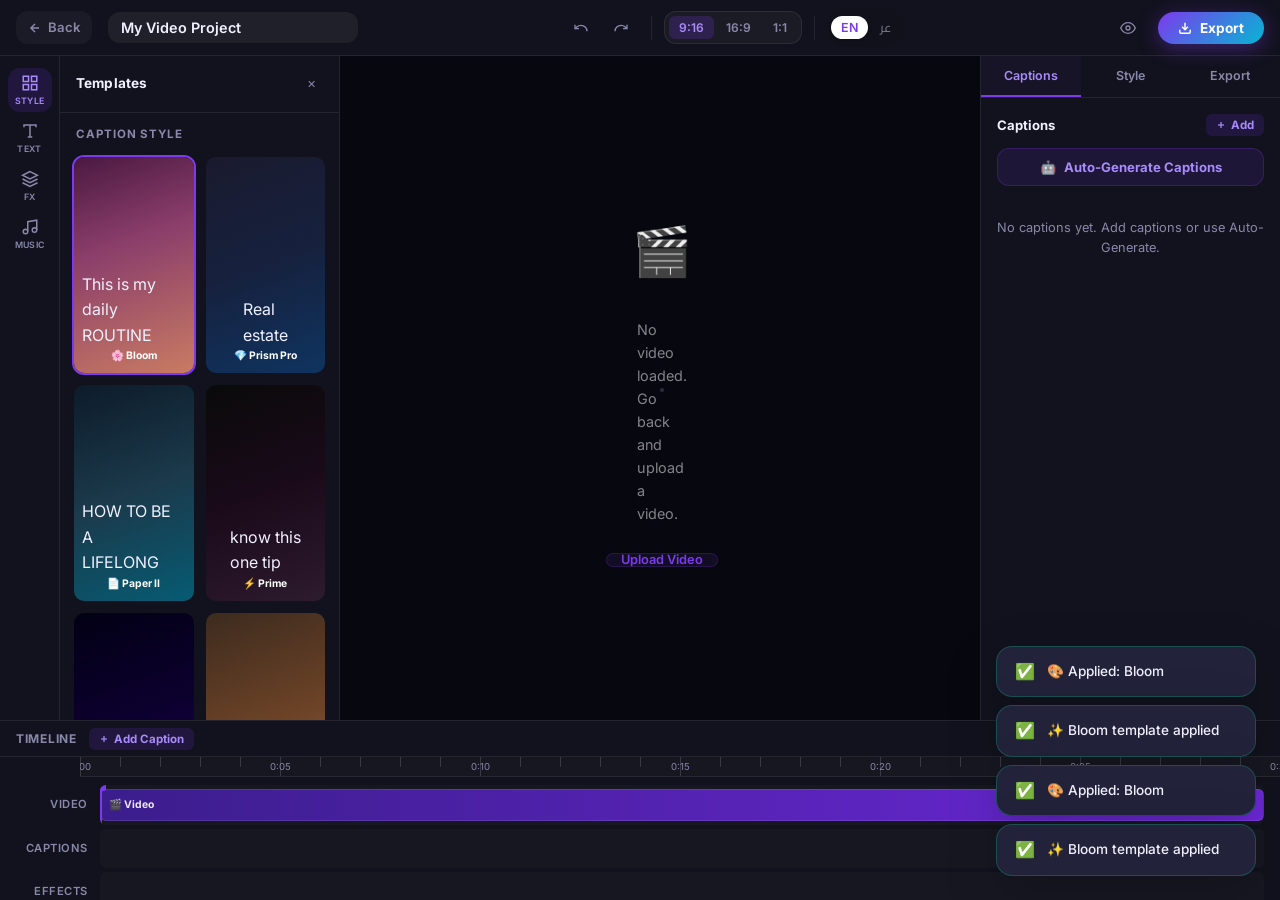
==== editor.html @ 7db8e3b4 "Add files via upload" ====
<!DOCTYPE html>
<html lang="en" dir="ltr">
<head>
  <meta charset="UTF-8" />
  <meta name="viewport" content="width=device-width, initial-scale=1.0" />
  <title>VidAI Editor — Video Editor</title>
  <meta name="description" content="Edit your video with AI-powered captions, effects, and transitions." />
  <link rel="stylesheet" href="css/main.css" />
  <link rel="stylesheet" href="css/editor.css" />
</head>
<body>

<div class="editor-page" id="editor-page">

  <!-- ==================== TOPBAR ==================== -->
  <header class="editor-topbar" role="banner">
    <div class="topbar-left">
      <a href="index.html" class="topbar-back" aria-label="Go back to home">
        <svg width="14" height="14" viewBox="0 0 24 24" fill="none" stroke="currentColor" stroke-width="2.5"><path d="M19 12H5M12 5l-7 7 7 7"/></svg>
        <span data-en="Back" data-ar="رجوع">Back</span>
      </a>
      <input type="text" class="project-name-input" id="project-name" value="My Video Project" aria-label="Project name" />
    </div>

    <div class="topbar-center">
      <!-- Undo/Redo -->
      <button class="topbar-tool-btn" onclick="editorUndo()" title="Undo" aria-label="Undo" id="btn-undo">
        <svg width="16" height="16" viewBox="0 0 24 24" fill="none" stroke="currentColor" stroke-width="2"><path d="M3 7v6h6"/><path d="M21 17a9 9 0 0 0-9-9 9 9 0 0 0-6 2.3L3 13"/></svg>
      </button>
      <button class="topbar-tool-btn" onclick="editorRedo()" title="Redo" aria-label="Redo" id="btn-redo">
        <svg width="16" height="16" viewBox="0 0 24 24" fill="none" stroke="currentColor" stroke-width="2"><path d="M21 7v6h-6"/><path d="M3 17a9 9 0 0 1 9-9 9 9 0 0 1 6 2.3L21 13"/></svg>
      </button>

      <div class="topbar-divider" aria-hidden="true"></div>

      <!-- Aspect Ratio Selector -->
      <div class="aspect-selector" role="group" aria-label="Aspect ratio">
        <button class="aspect-btn active" id="ratio-916" onclick="setRatio('9:16')" aria-pressed="true" data-en="9:16" data-ar="9:16">9:16</button>
        <button class="aspect-btn" id="ratio-169" onclick="setRatio('16:9')" aria-pressed="false" data-en="16:9" data-ar="16:9">16:9</button>
        <button class="aspect-btn" id="ratio-11" onclick="setRatio('1:1')" aria-pressed="false" data-en="1:1" data-ar="1:1">1:1</button>
      </div>

      <div class="topbar-divider" aria-hidden="true"></div>

      <!-- Language Toggle in Editor -->
      <div class="lang-toggle" role="group" aria-label="Language">
        <button class="lang-btn active" id="editor-lang-en" onclick="setLang('en')">EN</button>
        <button class="lang-btn" id="editor-lang-ar" onclick="setLang('ar')">عر</button>
      </div>
    </div>

    <div class="topbar-right">
      <button class="topbar-tool-btn" title="Preview" aria-label="Preview" onclick="togglePreviewMode()">
        <svg width="16" height="16" viewBox="0 0 24 24" fill="none" stroke="currentColor" stroke-width="2"><path d="M1 12s4-8 11-8 11 8 11 8-4 8-11 8-11-8-11-8z"/><circle cx="12" cy="12" r="3"/></svg>
      </button>

      <button class="export-btn" onclick="openExportModal()" aria-label="Export video" id="export-btn">
        <svg width="14" height="14" viewBox="0 0 24 24" fill="none" stroke="currentColor" stroke-width="2.5"><path d="M21 15v4a2 2 0 0 1-2 2H5a2 2 0 0 1-2-2v-4"/><polyline points="7 10 12 15 17 10"/><line x1="12" y1="15" x2="12" y2="3"/></svg>
        <span data-en="Export" data-ar="تصدير">Export</span>
      </button>
    </div>
  </header>

  <!-- ==================== EDITOR BODY ==================== -->
  <div class="editor-body">

    <!-- Left Icon Sidebar -->
    <aside class="editor-sidebar-left" aria-label="Editor tools">
      <button class="sidebar-icon-btn active" id="sidebar-templates" onclick="toggleLeftPanel('templates')" data-tooltip="Templates" aria-label="Templates panel" aria-pressed="true">
        <svg width="18" height="18" viewBox="0 0 24 24" fill="none" stroke="currentColor" stroke-width="2"><rect x="3" y="3" width="7" height="7"/><rect x="14" y="3" width="7" height="7"/><rect x="3" y="14" width="7" height="7"/><rect x="14" y="14" width="7" height="7"/></svg>
        <span class="icon-label" data-en="Style" data-ar="نمط">Style</span>
      </button>

      <button class="sidebar-icon-btn" id="sidebar-text" onclick="toggleLeftPanel('text')" data-tooltip="Add Text" aria-label="Text panel" aria-pressed="false">
        <svg width="18" height="18" viewBox="0 0 24 24" fill="none" stroke="currentColor" stroke-width="2"><path d="M4 7V4h16v3"/><path d="M9 20h6"/><path d="M12 4v16"/></svg>
        <span class="icon-label" data-en="Text" data-ar="نص">Text</span>
      </button>

      <button class="sidebar-icon-btn" id="sidebar-effects" onclick="toggleLeftPanel('effects')" data-tooltip="Effects" aria-label="Effects panel" aria-pressed="false">
        <svg width="18" height="18" viewBox="0 0 24 24" fill="none" stroke="currentColor" stroke-width="2"><path d="M12 2L2 7l10 5 10-5-10-5z"/><path d="M2 17l10 5 10-5"/><path d="M2 12l10 5 10-5"/></svg>
        <span class="icon-label" data-en="FX" data-ar="FX">FX</span>
      </button>

      <button class="sidebar-icon-btn" id="sidebar-music" onclick="toggleLeftPanel('music')" data-tooltip="Music" aria-label="Music panel" aria-pressed="false">
        <svg width="18" height="18" viewBox="0 0 24 24" fill="none" stroke="currentColor" stroke-width="2"><path d="M9 18V5l12-2v13"/><circle cx="6" cy="18" r="3"/><circle cx="18" cy="16" r="3"/></svg>
        <span class="icon-label" data-en="Music" data-ar="موسيقى">Music</span>
      </button>
    </aside>

    <!-- Left Content Panel -->
    <aside class="editor-panel" id="left-panel" aria-label="Templates and styles">
      <div class="panel-header">
        <span class="panel-title" id="left-panel-title" data-en="Templates" data-ar="القوالب">Templates</span>
        <button class="panel-close" onclick="closeLeftPanel()" aria-label="Close panel">✕</button>
      </div>
      <div class="panel-body dark-scroll" id="left-panel-body">

        <!-- Templates Section -->
        <div id="panel-templates-content">
          <div class="panel-section">
            <div class="panel-section-title" data-en="CAPTION STYLE" data-ar="نمط الكابشن">CAPTION STYLE</div>
            <div class="template-list" id="editor-template-list">
              <!-- Injected by JS -->
            </div>
          </div>

          <div class="panel-section">
            <div class="panel-section-title" data-en="TRANSITIONS" data-ar="الانتقالات">TRANSITIONS</div>
            <div style="display:grid;grid-template-columns:1fr 1fr;gap:8px;">
              <button class="effect-chip active" onclick="setTransition('fade')" id="trans-fade">✦ Fade</button>
              <button class="effect-chip" onclick="setTransition('slide')" id="trans-slide">→ Slide</button>
              <button class="effect-chip" onclick="setTransition('zoom')" id="trans-zoom">⊙ Zoom</button>
              <button class="effect-chip" onclick="setTransition('dissolve')" id="trans-dissolve">◈ Dissolve</button>
            </div>
          </div>
        </div>

        <!-- Text Section -->
        <div id="panel-text-content" style="display:none;">
          <div class="panel-section">
            <div class="panel-section-title" data-en="ADD CAPTION" data-ar="أضف كابشن">ADD CAPTION</div>
            <div class="caption-form">
              <label class="form-label" for="new-caption-text" data-en="Caption text" data-ar="نص الكابشن">Caption text</label>
              <textarea class="form-input form-textarea" id="new-caption-text" placeholder="Type your caption..." aria-label="Caption text"></textarea>

              <div class="form-row" style="margin-top:12px;">
                <div>
                  <label class="form-label" for="caption-start" data-en="Start (s)" data-ar="بداية (ث)">Start (s)</label>
                  <input type="number" class="form-input" id="caption-start" value="0" min="0" step="0.1" aria-label="Caption start time" />
                </div>
                <div>
                  <label class="form-label" for="caption-end" data-en="End (s)" data-ar="نهاية (ث)">End (s)</label>
                  <input type="number" class="form-input" id="caption-end" value="3" min="0" step="0.1" aria-label="Caption end time" />
                </div>
              </div>

              <label class="form-label" for="caption-effect" style="margin-top:8px;" data-en="Animation" data-ar="الأنيميشن">Animation</label>
              <select class="form-select" id="caption-effect" aria-label="Caption animation effect">
                <option value="fadeUp" data-en="Fade Up" data-ar="تلاشي للأعلى">Fade Up</option>
                <option value="fadeIn" data-en="Fade In" data-ar="تلاشي للداخل">Fade In</option>
                <option value="slideLeft" data-en="Slide from Left" data-ar="انزلاق من اليسار">Slide from Left</option>
                <option value="slideRight" data-en="Slide from Right" data-ar="انزلاق من اليمين">Slide from Right</option>
                <option value="bounce" data-en="Bounce" data-ar="ارتداد">Bounce</option>
                <option value="glitch" data-en="Glitch" data-ar="تشويش">Glitch</option>
                <option value="typewriter" data-en="Typewriter" data-ar="آلة كاتبة">Typewriter</option>
                <option value="zoom" data-en="Zoom In" data-ar="تكبير">Zoom In</option>
              </select>

              <label class="form-label" style="margin-top:8px;" data-en="Text color" data-ar="لون النص">Text color</label>
              <div class="color-row" id="text-color-row">
                <div class="color-swatch selected" style="background:#FFFFFF;" data-color="#FFFFFF" onclick="selectColor(this,'text')" role="radio" aria-checked="true" tabindex="0"></div>
                <div class="color-swatch" style="background:#FFEB3B;" data-color="#FFEB3B" onclick="selectColor(this,'text')" role="radio" aria-checked="false" tabindex="0"></div>
                <div class="color-swatch" style="background:#00E5FF;" data-color="#00E5FF" onclick="selectColor(this,'text')" role="radio" aria-checked="false" tabindex="0"></div>
                <div class="color-swatch" style="background:#FF4081;" data-color="#FF4081" onclick="selectColor(this,'text')" role="radio" aria-checked="false" tabindex="0"></div>
                <div class="color-swatch" style="background:#69F0AE;" data-color="#69F0AE" onclick="selectColor(this,'text')" role="radio" aria-checked="false" tabindex="0"></div>
                <div class="color-swatch" style="background:#FF6D00;" data-color="#FF6D00" onclick="selectColor(this,'text')" role="radio" aria-checked="false" tabindex="0"></div>
                <input type="color" id="custom-text-color" style="width:24px;height:24px;border-radius:50%;border:none;padding:0;cursor:pointer;" onchange="customColor(this,'text')" aria-label="Custom text color" />
              </div>

              <label class="form-label" style="margin-top:8px;" data-en="Font size" data-ar="حجم الخط">Font size</label>
              <div style="display:flex;align-items:center;gap:8px;">
                <input type="range" id="font-size-slider" min="16" max="80" value="36" style="flex:1;" oninput="document.getElementById('font-size-val').textContent=this.value+'px'" aria-label="Font size" />
                <span id="font-size-val" style="color:var(--dark-text-muted);font-size:0.8rem;min-width:38px;">36px</span>
              </div>

              <button class="btn btn-primary w-full" style="margin-top:12px;" onclick="addCaption()" id="add-caption-btn">
                <svg width="14" height="14" viewBox="0 0 24 24" fill="none" stroke="currentColor" stroke-width="2.5"><line x1="12" y1="5" x2="12" y2="19"/><line x1="5" y1="12" x2="19" y2="12"/></svg>
                <span data-en="Add Caption" data-ar="أضف كابشن">Add Caption</span>
              </button>
            </div>
          </div>
        </div>

        <!-- Effects Section -->
        <div id="panel-effects-content" style="display:none;">
          <div class="panel-section">
            <div class="panel-section-title" data-en="VISUAL EFFECTS" data-ar="التأثيرات البصرية">VISUAL EFFECTS</div>
            <div style="display:flex;flex-direction:column;gap:8px;" id="effects-list">
              <!-- Injected by JS -->
            </div>
          </div>
          <div class="panel-section">
            <div class="panel-section-title" data-en="FILTERS" data-ar="الفلاتر">FILTERS</div>
            <div style="display:grid;grid-template-columns:1fr 1fr;gap:8px;" id="filters-list">
              <!-- Injected by JS -->
            </div>
          </div>
        </div>

        <!-- Music Section -->
        <div id="panel-music-content" style="display:none;">
          <div class="panel-section">
            <div class="panel-section-title" data-en="BACKGROUND MUSIC" data-ar="موسيقى الخلفية">BACKGROUND MUSIC</div>
            <p style="font-size:0.8rem;color:var(--dark-text-muted);margin-bottom:12px;" data-en="Upload an audio file to add background music." data-ar="ارفع ملف صوتي لإضافة موسيقى خلفية.">Upload an audio file to add background music.</p>
            <button class="btn btn-ghost w-full" style="color:var(--dark-text);" onclick="document.getElementById('audio-input').click()">
              <svg width="14" height="14" viewBox="0 0 24 24" fill="none" stroke="currentColor" stroke-width="2"><path d="M21 15v4a2 2 0 0 1-2 2H5a2 2 0 0 1-2-2v-4"/><polyline points="17 8 12 3 7 8"/><line x1="12" y1="3" x2="12" y2="15"/></svg>
              <span data-en="Upload Audio" data-ar="رفع صوت">Upload Audio</span>
            </button>
            <input type="file" id="audio-input" accept="audio/*" hidden onchange="loadAudio(event)" />
            <div id="audio-info" style="display:none;margin-top:12px;padding:10px;background:rgba(255,255,255,0.04);border-radius:8px;font-size:0.8rem;color:var(--dark-text-muted);">
              <span id="audio-name"></span>
            </div>
          </div>
        </div>

      </div>
    </aside>

    <!-- ==================== CANVAS AREA ==================== -->
    <main class="editor-canvas-area" id="canvas-area" aria-label="Video preview">
      <div class="canvas-wrapper ratio-916" id="canvas-wrapper">
        <!-- No video placeholder -->
        <div class="no-video-placeholder" id="no-video-msg">
          <div style="font-size:3rem;margin-bottom:12px;">🎬</div>
          <p style="color:rgba(255,255,255,0.5);font-size:0.9rem;" data-en="No video loaded. Go back and upload a video." data-ar="لم يتم تحميل فيديو. ارجع وارفع فيديو.">No video loaded. Go back and upload a video.</p>
          <a href="index.html" class="btn btn-secondary btn-sm" style="margin-top:12px;" data-en="Upload Video" data-ar="رفع فيديو">Upload Video</a>
        </div>

        <!-- Video Player -->
        <video id="video-player" aria-label="Video preview" style="display:none;" playsinline preload="metadata"></video>

        <!-- Caption Canvas Overlay -->
        <canvas id="caption-canvas" aria-hidden="true"></canvas>
      </div>

      <!-- Video Controls -->
      <div class="canvas-controls" id="video-controls" style="display:none;" role="toolbar" aria-label="Video playback controls">
        <button class="control-btn" onclick="skipTime(-5)" aria-label="Rewind 5 seconds" title="Rewind 5s">
          <svg width="14" height="14" viewBox="0 0 24 24" fill="none" stroke="currentColor" stroke-width="2.5"><polygon points="19 20 9 12 19 4 19 20"/><line x1="5" y1="19" x2="5" y2="5"/></svg>
        </button>

        <button class="control-btn play-btn" id="play-pause-btn" onclick="togglePlayback()" aria-label="Play/Pause">
          <svg id="play-icon" width="14" height="14" viewBox="0 0 24 24" fill="currentColor"><polygon points="5 3 19 12 5 21 5 3"/></svg>
          <svg id="pause-icon" width="14" height="14" viewBox="0 0 24 24" fill="currentColor" style="display:none;"><rect x="6" y="4" width="4" height="16"/><rect x="14" y="4" width="4" height="16"/></svg>
        </button>

        <button class="control-btn" onclick="skipTime(5)" aria-label="Forward 5 seconds" title="Forward 5s">
          <svg width="14" height="14" viewBox="0 0 24 24" fill="none" stroke="currentColor" stroke-width="2.5"><polygon points="5 4 15 12 5 20 5 4"/><line x1="19" y1="5" x2="19" y2="19"/></svg>
        </button>

        <div class="time-display" id="time-display" aria-live="polite" aria-label="Current time">0:00 / 0:00</div>

        <!-- Progress Scrubber -->
        <input type="range" id="video-scrubber" min="0" max="100" value="0" style="width:120px;height:3px;-webkit-appearance:none;appearance:none;background:rgba(255,255,255,0.2);border-radius:2px;" oninput="seekVideo(this.value)" aria-label="Video progress" />

        <!-- Volume -->
        <svg width="14" height="14" viewBox="0 0 24 24" fill="none" stroke="rgba(255,255,255,0.6)" stroke-width="2" aria-hidden="true"><polygon points="11 5 6 9 2 9 2 15 6 15 11 19 11 5"/><path d="M19.07 4.93a10 10 0 0 1 0 14.14M15.54 8.46a5 5 0 0 1 0 7.07"/></svg>
        <input type="range" class="volume-slider" id="volume-slider" min="0" max="1" step="0.05" value="1" oninput="setVolume(this.value)" aria-label="Volume" />

        <!-- Fullscreen -->
        <button class="control-btn" onclick="toggleFullscreen()" aria-label="Fullscreen">
          <svg width="13" height="13" viewBox="0 0 24 24" fill="none" stroke="currentColor" stroke-width="2.5"><path d="M8 3H5a2 2 0 0 0-2 2v3m18 0V5a2 2 0 0 0-2-2h-3m0 18h3a2 2 0 0 0 2-2v-3M3 16v3a2 2 0 0 0 2 2h3"/></svg>
        </button>
      </div>
    </main>

    <!-- ==================== RIGHT PANEL ==================== -->
    <aside class="editor-panel-right" aria-label="Captions and properties">
      <div class="right-panel-tabs" role="tablist">
        <button class="right-panel-tab active" role="tab" aria-selected="true" id="tab-captions" onclick="switchRightTab('captions')" data-en="Captions" data-ar="كابشن">Captions</button>
        <button class="right-panel-tab" role="tab" aria-selected="false" id="tab-style" onclick="switchRightTab('style')" data-en="Style" data-ar="النمط">Style</button>
        <button class="right-panel-tab" role="tab" aria-selected="false" id="tab-export" onclick="switchRightTab('export')" data-en="Export" data-ar="تصدير">Export</button>
      </div>

      <div class="right-panel-content dark-scroll">
        <!-- Captions Tab -->
        <div id="right-captions" role="tabpanel" aria-labelledby="tab-captions">
          <div style="display:flex;align-items:center;justify-content:space-between;margin-bottom:12px;">
            <span style="font-size:0.82rem;font-weight:700;color:var(--dark-text);" data-en="Captions" data-ar="الكابشن">Captions</span>
            <button class="timeline-add-btn" onclick="toggleLeftPanel('text'); switchRightTab('captions')" aria-label="Add caption">
              <svg width="10" height="10" viewBox="0 0 24 24" fill="none" stroke="currentColor" stroke-width="3"><line x1="12" y1="5" x2="12" y2="19"/><line x1="5" y1="12" x2="19" y2="12"/></svg>
              <span data-en="Add" data-ar="أضف">Add</span>
            </button>
          </div>

          <!-- Auto-generate button -->
          <button class="btn w-full" style="background:rgba(124,58,237,0.12);border:1px solid rgba(124,58,237,0.25);color:var(--clr-primary-light);margin-bottom:12px;border-radius:var(--r-md);padding:10px;font-size:0.82rem;font-weight:700;" onclick="autoGenerateCaptions()" aria-label="Auto generate captions">
            🤖 <span data-en="Auto-Generate Captions" data-ar="توليد كابشن تلقائي">Auto-Generate Captions</span>
          </button>

          <!-- Captions List -->
          <div id="captions-list">
            <p style="font-size:0.8rem;color:var(--dark-text-muted);text-align:center;padding:20px 0;" data-en="No captions yet. Add captions or use Auto-Generate." data-ar="لا يوجد كابشن بعد. أضف كابشن أو استخدم التوليد التلقائي.">No captions yet. Add captions or use Auto-Generate.</p>
          </div>
        </div>

        <!-- Style Tab -->
        <div id="right-style" role="tabpanel" aria-labelledby="tab-style" style="display:none;">
          <div class="panel-section">
            <div class="panel-section-title" data-en="VIDEO FILTER" data-ar="فلتر الفيديو">VIDEO FILTER</div>
            <div style="display:grid;grid-template-columns:repeat(3,1fr);gap:6px;" id="filter-grid">
              <!-- Injected by JS -->
            </div>
          </div>

          <div class="panel-section" style="margin-top:16px;">
            <div class="panel-section-title" data-en="BRIGHTNESS & CONTRAST" data-ar="السطوع والتباين">BRIGHTNESS & CONTRAST</div>
            <label class="form-label" data-en="Brightness" data-ar="السطوع">Brightness</label>
            <input type="range" min="50" max="150" value="100" style="width:100%;margin-bottom:8px;" id="brightness-slider" oninput="applyFilter()" aria-label="Brightness" />
            <label class="form-label" data-en="Contrast" data-ar="التباين">Contrast</label>
            <input type="range" min="50" max="150" value="100" style="width:100%;margin-bottom:8px;" id="contrast-slider" oninput="applyFilter()" aria-label="Contrast" />
            <label class="form-label" data-en="Saturation" data-ar="التشبع">Saturation</label>
            <input type="range" min="0" max="200" value="100" style="width:100%;" id="saturation-slider" oninput="applyFilter()" aria-label="Saturation" />
          </div>
        </div>

        <!-- Export Tab -->
        <div id="right-export" role="tabpanel" aria-labelledby="tab-export" style="display:none;">
          <div class="panel-section">
            <div class="panel-section-title" data-en="EXPORT SETTINGS" data-ar="إعدادات التصدير">EXPORT SETTINGS</div>
            <label class="form-label" data-en="Format" data-ar="الصيغة">Format</label>
            <select class="form-select" style="margin-bottom:12px;" id="export-format" aria-label="Export format">
              <option value="webm">WebM (Browser)</option>
              <option value="mp4">MP4 (Best)</option>
            </select>

            <label class="form-label" data-en="Quality" data-ar="الجودة">Quality</label>
            <select class="form-select" style="margin-bottom:12px;" id="export-quality" aria-label="Export quality">
              <option value="high" data-en="High (1080p)" data-ar="عالي (1080p)">High (1080p)</option>
              <option value="medium" data-en="Medium (720p)" data-ar="متوسط (720p)">Medium (720p)</option>
              <option value="low" data-en="Low (480p)" data-ar="منخفض (480p)">Low (480p)</option>
            </select>

            <button class="btn btn-primary w-full" onclick="openExportModal()" style="margin-top:4px;">
              <svg width="14" height="14" viewBox="0 0 24 24" fill="none" stroke="currentColor" stroke-width="2.5"><path d="M21 15v4a2 2 0 0 1-2 2H5a2 2 0 0 1-2-2v-4"/><polyline points="7 10 12 15 17 10"/><line x1="12" y1="15" x2="12" y2="3"/></svg>
              <span data-en="Export Video" data-ar="تصدير الفيديو">Export Video</span>
            </button>

            <button class="btn btn-ghost w-full" onclick="exportFrame()" style="margin-top:8px;color:var(--dark-text);">
              <svg width="14" height="14" viewBox="0 0 24 24" fill="none" stroke="currentColor" stroke-width="2"><rect x="3" y="3" width="18" height="18" rx="2"/><circle cx="8.5" cy="8.5" r="1.5"/><polyline points="21 15 16 10 5 21"/></svg>
              <span data-en="Export Frame as PNG" data-ar="تصدير إطار كـ PNG">Export Frame as PNG</span>
            </button>
          </div>
        </div>
      </div>
    </aside>

  </div><!-- /editor-body -->

  <!-- ==================== TIMELINE ==================== -->
  <footer class="editor-timeline" aria-label="Timeline">
    <div class="timeline-header">
      <span class="timeline-header-title" data-en="TIMELINE" data-ar="الجدول الزمني">TIMELINE</span>
      <button class="timeline-add-btn" onclick="toggleLeftPanel('text')" aria-label="Add caption to timeline">
        <svg width="10" height="10" viewBox="0 0 24 24" fill="none" stroke="currentColor" stroke-width="3"><line x1="12" y1="5" x2="12" y2="19"/><line x1="5" y1="12" x2="19" y2="12"/></svg>
        <span data-en="Add Caption" data-ar="أضف كابشن">Add Caption</span>
      </button>
    </div>

    <div class="timeline-body dark-scroll" id="timeline-body">
      <!-- Time Ruler -->
      <div class="time-ruler" id="time-ruler" style="margin-left:80px;" aria-label="Time ruler"></div>

      <div class="timeline-tracks" id="timeline-tracks">
        <div class="timeline-track">
          <div class="track-label" data-en="Video" data-ar="فيديو">Video</div>
          <div class="track-content" id="track-video">
            <div class="timeline-playhead" id="playhead" style="left:0%;"></div>
          </div>
        </div>
        <div class="timeline-track">
          <div class="track-label" data-en="Captions" data-ar="كابشن">Captions</div>
          <div class="track-content" id="track-captions"></div>
        </div>
        <div class="timeline-track">
          <div class="track-label" data-en="Effects" data-ar="تأثيرات">Effects</div>
          <div class="track-content" id="track-effects"></div>
        </div>
      </div>
    </div>
  </footer>

</div><!-- /editor-page -->

<!-- ==================== EXPORT MODAL ==================== -->
<div class="modal-overlay" id="export-modal" role="dialog" aria-modal="true" aria-labelledby="modal-title" onclick="if(event.target===this)closeExportModal()">
  <div class="modal-box">
    <h2 class="modal-title" id="modal-title" data-en="Export Your Video" data-ar="تصدير فيديوك">Export Your Video</h2>
    <p class="modal-subtitle" data-en="Choose format and quality for your final export." data-ar="اختر الصيغة والجودة للتصدير النهائي.">Choose format and quality for your final export.</p>

    <div class="export-options">
      <div class="export-option selected" id="opt-mp4" onclick="selectExportOption('mp4')">
        <div class="opt-icon">🎬</div>
        <div class="opt-name">MP4</div>
        <div class="opt-desc" data-en="Best compatibility" data-ar="توافق أفضل">Best compatibility</div>
      </div>
      <div class="export-option" id="opt-webm" onclick="selectExportOption('webm')">
        <div class="opt-icon">🌐</div>
        <div class="opt-name">WebM</div>
        <div class="opt-desc" data-en="Web optimized" data-ar="محسّن للويب">Web optimized</div>
      </div>
      <div class="export-option" id="opt-gif" onclick="selectExportOption('gif')">
        <div class="opt-icon">🖼️</div>
        <div class="opt-name">GIF</div>
        <div class="opt-desc" data-en="Animated image" data-ar="صورة متحركة">Animated image</div>
      </div>
      <div class="export-option" id="opt-png" onclick="selectExportOption('png')">
        <div class="opt-icon">📸</div>
        <div class="opt-name">PNG Frame</div>
        <div class="opt-desc" data-en="Current frame" data-ar="الإطار الحالي">Current frame</div>
      </div>
    </div>

    <!-- Export Progress -->
    <div id="export-progress-section" style="display:none;margin-bottom:20px;">
      <div class="progress-bar" style="margin-bottom:8px;">
        <div class="progress-fill" id="export-progress-fill" style="width:0%"></div>
      </div>
      <p style="font-size:0.8rem;color:var(--dark-text-muted);text-align:center;" id="export-progress-label">Processing...</p>
    </div>

    <div style="display:flex;gap:12px;">
      <button class="btn btn-ghost" style="flex:1;color:var(--dark-text);" onclick="closeExportModal()" data-en="Cancel" data-ar="إلغاء">Cancel</button>
      <button class="btn btn-primary" style="flex:2;" onclick="doExport()" id="do-export-btn">
        <svg width="14" height="14" viewBox="0 0 24 24" fill="none" stroke="currentColor" stroke-width="2.5"><path d="M21 15v4a2 2 0 0 1-2 2H5a2 2 0 0 1-2-2v-4"/><polyline points="7 10 12 15 17 10"/><line x1="12" y1="15" x2="12" y2="3"/></svg>
        <span data-en="Export Now" data-ar="تصدير الآن">Export Now</span>
      </button>
    </div>
  </div>
</div>

<!-- ==================== TOAST CONTAINER ==================== -->
<div class="toast-container" id="toast-container" aria-live="polite" aria-atomic="true"></div>

<!-- ==================== SCRIPTS ==================== -->
<script src="js/templates.js"></script>
<script src="js/app.js"></script>
<script src="js/editor.js"></script>
<script src="js/timeline.js"></script>

</body>
</html>
---- css/main.css ----
/* ===================================================
   AI VIDEO EDITOR — MAIN DESIGN SYSTEM
   =================================================== */

@import url('https://fonts.googleapis.com/css2?family=Inter:wght@300;400;500;600;700;800;900&family=Playfair+Display:wght@700;900&family=Cairo:wght@300;400;500;600;700;800;900&display=swap');

/* ==================== CSS VARIABLES ==================== */
:root {
  /* Brand Colors */
  --clr-primary: #7C3AED;
  --clr-primary-light: #A78BFA;
  --clr-primary-dark: #5B21B6;
  --clr-secondary: #06B6D4;
  --clr-accent: #F59E0B;
  --clr-accent-pink: #EC4899;
  --clr-success: #10B981;
  --clr-danger: #EF4444;
  --clr-warning: #F59E0B;

  /* Gradient Palette (captions.ai inspired) */
  --grad-hero: linear-gradient(135deg, #FFF0EA 0%, #F5EEFF 30%, #E8F4FF 60%, #E0FAFF 100%);
  --grad-primary: linear-gradient(135deg, #7C3AED 0%, #06B6D4 100%);
  --grad-warm: linear-gradient(135deg, #F97316 0%, #EC4899 50%, #7C3AED 100%);
  --grad-dark: linear-gradient(135deg, #0A0A1A 0%, #0F0F2A 100%);
  --grad-card: linear-gradient(145deg, rgba(255,255,255,0.12) 0%, rgba(255,255,255,0.04) 100%);

  /* Neutrals */
  --clr-bg: #FAFAFA;
  --clr-surface: #FFFFFF;
  --clr-surface-2: #F4F4F8;
  --clr-border: rgba(0,0,0,0.08);
  --clr-border-strong: rgba(0,0,0,0.15);
  --clr-text: #0A0A1A;
  --clr-text-muted: #6B7280;
  --clr-text-light: #9CA3AF;

  /* Dark Mode Colors */
  --dark-bg: #090912;
  --dark-surface: #12121E;
  --dark-surface-2: #1A1A2E;
  --dark-surface-3: #22223A;
  --dark-border: rgba(255,255,255,0.08);
  --dark-text: #F0F0FF;
  --dark-text-muted: #8888AA;

  /* Spacing */
  --sp-1: 4px; --sp-2: 8px; --sp-3: 12px; --sp-4: 16px;
  --sp-5: 20px; --sp-6: 24px; --sp-8: 32px; --sp-10: 40px;
  --sp-12: 48px; --sp-16: 64px; --sp-20: 80px; --sp-24: 96px;

  /* Border Radius */
  --r-sm: 6px; --r-md: 12px; --r-lg: 16px; --r-xl: 24px;
  --r-2xl: 32px; --r-full: 9999px;

  /* Shadows */
  --shadow-sm: 0 1px 3px rgba(0,0,0,0.06), 0 1px 2px rgba(0,0,0,0.04);
  --shadow-md: 0 4px 16px rgba(0,0,0,0.08), 0 2px 8px rgba(0,0,0,0.04);
  --shadow-lg: 0 8px 32px rgba(0,0,0,0.12), 0 4px 16px rgba(0,0,0,0.06);
  --shadow-xl: 0 20px 60px rgba(0,0,0,0.15), 0 8px 24px rgba(0,0,0,0.08);
  --shadow-glow: 0 0 30px rgba(124,58,237,0.3);
  --shadow-glow-cyan: 0 0 30px rgba(6,182,212,0.3);

  /* Typography */
  --font-body: 'Inter', 'Cairo', sans-serif;
  --font-display: 'Playfair Display', 'Cairo', serif;
  --font-arabic: 'Cairo', sans-serif;

  /* Transitions */
  --ease-smooth: cubic-bezier(0.4, 0, 0.2, 1);
  --ease-spring: cubic-bezier(0.34, 1.56, 0.64, 1);
  --ease-bounce: cubic-bezier(0.68, -0.55, 0.265, 1.55);
  --dur-fast: 150ms;
  --dur-normal: 250ms;
  --dur-slow: 400ms;
}

/* ==================== RESET & BASE ==================== */
*, *::before, *::after { box-sizing: border-box; margin: 0; padding: 0; }

html {
  scroll-behavior: smooth;
  font-size: 16px;
}

body {
  font-family: var(--font-body);
  background: var(--clr-bg);
  color: var(--clr-text);
  line-height: 1.6;
  -webkit-font-smoothing: antialiased;
  overflow-x: hidden;
}

/* Arabic RTL Support */
[lang="ar"] body, body.rtl {
  font-family: var(--font-arabic);
  direction: rtl;
  text-align: right;
}

img, video { max-width: 100%; display: block; }
button { cursor: pointer; border: none; background: none; font-family: inherit; }
a { text-decoration: none; color: inherit; }
ul, ol { list-style: none; }

/* ==================== TYPOGRAPHY ==================== */
h1, h2, h3, h4, h5, h6 {
  line-height: 1.2;
  font-weight: 700;
  letter-spacing: -0.02em;
}

.display-xl {
  font-size: clamp(2.5rem, 6vw, 4.5rem);
  font-family: var(--font-display);
  font-weight: 900;
  letter-spacing: -0.03em;
}

.display-lg {
  font-size: clamp(2rem, 4vw, 3.5rem);
  font-weight: 800;
  letter-spacing: -0.025em;
}

.heading-xl { font-size: clamp(1.5rem, 3vw, 2.5rem); font-weight: 700; }
.heading-lg { font-size: clamp(1.25rem, 2.5vw, 2rem); font-weight: 700; }
.heading-md { font-size: 1.25rem; font-weight: 600; }
.heading-sm { font-size: 1rem; font-weight: 600; }

.text-lg { font-size: 1.125rem; }
.text-md { font-size: 1rem; }
.text-sm { font-size: 0.875rem; }
.text-xs { font-size: 0.75rem; }

.text-muted { color: var(--clr-text-muted); }
.text-gradient {
  background: var(--grad-primary);
  -webkit-background-clip: text;
  -webkit-text-fill-color: transparent;
  background-clip: text;
}
.text-gradient-warm {
  background: var(--grad-warm);
  -webkit-background-clip: text;
  -webkit-text-fill-color: transparent;
  background-clip: text;
}

/* ==================== LAYOUT ==================== */
.container {
  max-width: 1200px;
  margin: 0 auto;
  padding: 0 var(--sp-6);
}

.container-wide {
  max-width: 1400px;
  margin: 0 auto;
  padding: 0 var(--sp-6);
}

.flex { display: flex; }
.flex-col { display: flex; flex-direction: column; }
.items-center { align-items: center; }
.items-start { align-items: flex-start; }
.justify-center { justify-content: center; }
.justify-between { justify-content: space-between; }
.gap-1 { gap: var(--sp-1); }
.gap-2 { gap: var(--sp-2); }
.gap-3 { gap: var(--sp-3); }
.gap-4 { gap: var(--sp-4); }
.gap-6 { gap: var(--sp-6); }
.gap-8 { gap: var(--sp-8); }

.grid { display: grid; }
.grid-2 { grid-template-columns: repeat(2, 1fr); }
.grid-3 { grid-template-columns: repeat(3, 1fr); }
.grid-4 { grid-template-columns: repeat(4, 1fr); }

/* ==================== BUTTONS ==================== */
.btn {
  display: inline-flex;
  align-items: center;
  justify-content: center;
  gap: var(--sp-2);
  padding: 10px 20px;
  border-radius: var(--r-full);
  font-size: 0.9rem;
  font-weight: 600;
  transition: all var(--dur-normal) var(--ease-smooth);
  position: relative;
  overflow: hidden;
  white-space: nowrap;
}

.btn::after {
  content: '';
  position: absolute;
  inset: 0;
  background: rgba(255,255,255,0);
  transition: background var(--dur-fast);
}

.btn:hover::after { background: rgba(255,255,255,0.1); }
.btn:active { transform: scale(0.97); }

.btn-primary {
  background: var(--grad-primary);
  color: white;
  box-shadow: 0 4px 20px rgba(124,58,237,0.4);
}

.btn-primary:hover {
  box-shadow: 0 6px 28px rgba(124,58,237,0.55);
  transform: translateY(-1px);
}

.btn-secondary {
  background: rgba(124,58,237,0.1);
  color: var(--clr-primary);
  border: 1.5px solid rgba(124,58,237,0.2);
}

.btn-secondary:hover {
  background: rgba(124,58,237,0.15);
  border-color: rgba(124,58,237,0.35);
}

.btn-ghost {
  background: rgba(0,0,0,0.04);
  color: var(--clr-text);
  border: 1.5px solid var(--clr-border);
}

.btn-ghost:hover {
  background: rgba(0,0,0,0.08);
  border-color: var(--clr-border-strong);
}

.btn-dark {
  background: var(--dark-surface-2);
  color: var(--dark-text);
  border: 1px solid var(--dark-border);
}

.btn-sm { padding: 6px 14px; font-size: 0.8rem; }
.btn-lg { padding: 14px 28px; font-size: 1rem; }
.btn-xl { padding: 18px 36px; font-size: 1.1rem; border-radius: var(--r-lg); }

/* ==================== CARDS ==================== */
.card {
  background: var(--clr-surface);
  border-radius: var(--r-xl);
  border: 1px solid var(--clr-border);
  box-shadow: var(--shadow-sm);
  overflow: hidden;
}

.card-glass {
  background: rgba(255,255,255,0.6);
  backdrop-filter: blur(20px);
  -webkit-backdrop-filter: blur(20px);
  border: 1px solid rgba(255,255,255,0.5);
  border-radius: var(--r-xl);
  box-shadow: var(--shadow-md);
}

.card-dark {
  background: var(--dark-surface);
  border: 1px solid var(--dark-border);
  border-radius: var(--r-xl);
}

/* ==================== BADGE ==================== */
.badge {
  display: inline-flex;
  align-items: center;
  gap: 6px;
  padding: 4px 12px;
  border-radius: var(--r-full);
  font-size: 0.75rem;
  font-weight: 600;
  letter-spacing: 0.02em;
}

.badge-primary { background: rgba(124,58,237,0.1); color: var(--clr-primary); }
.badge-success { background: rgba(16,185,129,0.1); color: var(--clr-success); }
.badge-new { background: var(--grad-primary); color: white; }

/* ==================== NAVBAR ==================== */
.navbar {
  position: fixed;
  top: 0;
  left: 0;
  right: 0;
  z-index: 1000;
  padding: 0 var(--sp-6);
  height: 64px;
  display: flex;
  align-items: center;
  justify-content: space-between;
  transition: all var(--dur-normal) var(--ease-smooth);
}

.navbar.scrolled {
  background: rgba(255,255,255,0.85);
  backdrop-filter: blur(20px);
  border-bottom: 1px solid rgba(0,0,0,0.06);
  box-shadow: 0 2px 20px rgba(0,0,0,0.06);
}

.navbar-dark {
  background: rgba(9,9,18,0.8);
  backdrop-filter: blur(20px);
  border-bottom: 1px solid rgba(255,255,255,0.06);
}

.navbar-logo {
  display: flex;
  align-items: center;
  gap: var(--sp-2);
  font-size: 1.25rem;
  font-weight: 800;
  letter-spacing: -0.02em;
}

.navbar-logo .logo-icon {
  width: 32px;
  height: 32px;
  background: var(--grad-primary);
  border-radius: var(--r-md);
  display: flex;
  align-items: center;
  justify-content: center;
  color: white;
  font-size: 1rem;
}

.navbar-nav {
  display: flex;
  align-items: center;
  gap: var(--sp-1);
}

.nav-link {
  padding: 8px 14px;
  border-radius: var(--r-full);
  font-size: 0.9rem;
  font-weight: 500;
  color: var(--clr-text-muted);
  transition: all var(--dur-fast);
}

.nav-link:hover {
  color: var(--clr-text);
  background: rgba(0,0,0,0.04);
}

.navbar-actions {
  display: flex;
  align-items: center;
  gap: var(--sp-3);
}

.lang-toggle {
  display: flex;
  align-items: center;
  background: rgba(0,0,0,0.05);
  border-radius: var(--r-full);
  padding: 4px;
  gap: 2px;
}

.lang-btn {
  padding: 4px 10px;
  border-radius: var(--r-full);
  font-size: 0.78rem;
  font-weight: 600;
  color: var(--clr-text-muted);
  transition: all var(--dur-fast);
}

.lang-btn.active {
  background: white;
  color: var(--clr-primary);
  box-shadow: var(--shadow-sm);
}

/* ==================== SPINNER ==================== */
.spinner {
  width: 24px; height: 24px;
  border: 2.5px solid rgba(124,58,237,0.2);
  border-top-color: var(--clr-primary);
  border-radius: 50%;
  animation: spin 0.7s linear infinite;
}

@keyframes spin { to { transform: rotate(360deg); } }

/* ==================== PROGRESS BAR ==================== */
.progress-bar {
  width: 100%;
  height: 4px;
  background: rgba(0,0,0,0.08);
  border-radius: var(--r-full);
  overflow: hidden;
}

.progress-fill {
  height: 100%;
  background: var(--grad-primary);
  border-radius: var(--r-full);
  transition: width 0.4s var(--ease-smooth);
}

/* ==================== TOOLTIP ==================== */
[data-tooltip] {
  position: relative;
}

[data-tooltip]::before {
  content: attr(data-tooltip);
  position: absolute;
  bottom: calc(100% + 8px);
  left: 50%;
  transform: translateX(-50%);
  background: var(--clr-text);
  color: white;
  padding: 5px 10px;
  border-radius: var(--r-sm);
  font-size: 0.75rem;
  white-space: nowrap;
  opacity: 0;
  pointer-events: none;
  transition: opacity var(--dur-fast);
  z-index: 100;
}

[data-tooltip]:hover::before { opacity: 1; }

/* ==================== SCROLLBAR ==================== */
::-webkit-scrollbar { width: 6px; height: 6px; }
::-webkit-scrollbar-track { background: transparent; }
::-webkit-scrollbar-thumb { background: rgba(0,0,0,0.15); border-radius: 3px; }
::-webkit-scrollbar-thumb:hover { background: rgba(0,0,0,0.25); }

/* Dark scrollbar */
.dark-scroll::-webkit-scrollbar-thumb { background: rgba(255,255,255,0.1); }
.dark-scroll::-webkit-scrollbar-thumb:hover { background: rgba(255,255,255,0.2); }

/* ==================== DIVIDER ==================== */
.divider {
  height: 1px;
  background: linear-gradient(90deg, transparent, rgba(0,0,0,0.08), transparent);
}

/* ==================== ANIMATIONS ==================== */
@keyframes fadeUp {
  from { opacity: 0; transform: translateY(30px); }
  to { opacity: 1; transform: translateY(0); }
}

@keyframes fadeIn {
  from { opacity: 0; }
  to { opacity: 1; }
}

@keyframes slideLeft {
  from { opacity: 0; transform: translateX(40px); }
  to { opacity: 1; transform: translateX(0); }
}

@keyframes slideRight {
  from { opacity: 0; transform: translateX(-40px); }
  to { opacity: 1; transform: translateX(0); }
}

@keyframes scaleIn {
  from { opacity: 0; transform: scale(0.9); }
  to { opacity: 1; transform: scale(1); }
}

@keyframes float {
  0%, 100% { transform: translateY(0); }
  50% { transform: translateY(-12px); }
}

@keyframes pulse-ring {
  0% { transform: scale(0.95); box-shadow: 0 0 0 0 rgba(124,58,237,0.4); }
  70% { transform: scale(1); box-shadow: 0 0 0 15px rgba(124,58,237,0); }
  100% { transform: scale(0.95); box-shadow: 0 0 0 0 rgba(124,58,237,0); }
}

@keyframes shimmer {
  from { background-position: -200% center; }
  to { background-position: 200% center; }
}

@keyframes gradient-shift {
  0% { background-position: 0% 50%; }
  50% { background-position: 100% 50%; }
  100% { background-position: 0% 50%; }
}

@keyframes blink {
  0%, 100% { opacity: 1; }
  50% { opacity: 0; }
}

@keyframes bounce-subtle {
  0%, 100% { transform: translateY(0); }
  40% { transform: translateY(-6px); }
  60% { transform: translateY(-3px); }
}

.animate-fade-up { animation: fadeUp 0.6s var(--ease-smooth) both; }
.animate-fade-in { animation: fadeIn 0.5s var(--ease-smooth) both; }
.animate-scale-in { animation: scaleIn 0.4s var(--ease-spring) both; }
.animate-float { animation: float 3s ease-in-out infinite; }

.delay-100 { animation-delay: 100ms; }
.delay-200 { animation-delay: 200ms; }
.delay-300 { animation-delay: 300ms; }
.delay-400 { animation-delay: 400ms; }
.delay-500 { animation-delay: 500ms; }

/* ==================== UTILITY ==================== */
.sr-only { position: absolute; width: 1px; height: 1px; overflow: hidden; clip: rect(0,0,0,0); }
.truncate { overflow: hidden; text-overflow: ellipsis; white-space: nowrap; }
.w-full { width: 100%; }
.h-full { height: 100%; }
.relative { position: relative; }
.absolute { position: absolute; }
.fixed { position: fixed; }
.inset-0 { inset: 0; }
.z-10 { z-index: 10; }
.z-50 { z-index: 50; }
.overflow-hidden { overflow: hidden; }
.rounded-full { border-radius: var(--r-full); }
.cursor-pointer { cursor: pointer; }

/* ==================== RESPONSIVE ==================== */
@media (max-width: 768px) {
  .container, .container-wide { padding: 0 var(--sp-4); }
  .navbar-nav { display: none; }
  .grid-2, .grid-3, .grid-4 { grid-template-columns: 1fr; }
  .btn-xl { padding: 14px 24px; font-size: 0.95rem; }
}

@media (max-width: 1024px) {
  .grid-4 { grid-template-columns: repeat(2, 1fr); }
  .grid-3 { grid-template-columns: repeat(2, 1fr); }
}
---- css/editor.css ----
/* ===================================================
   EDITOR PAGE STYLES
   =================================================== */

/* ==================== EDITOR LAYOUT ==================== */
.editor-page {
  display: flex;
  flex-direction: column;
  height: 100vh;
  background: var(--dark-bg);
  color: var(--dark-text);
  overflow: hidden;
}

/* ==================== EDITOR TOPBAR ==================== */
.editor-topbar {
  height: 56px;
  background: var(--dark-surface);
  border-bottom: 1px solid var(--dark-border);
  display: flex;
  align-items: center;
  justify-content: space-between;
  padding: 0 var(--sp-4);
  gap: var(--sp-4);
  flex-shrink: 0;
  z-index: 100;
}

.topbar-left {
  display: flex;
  align-items: center;
  gap: var(--sp-4);
}

.topbar-back {
  display: flex;
  align-items: center;
  gap: 6px;
  padding: 6px 12px;
  border-radius: var(--r-md);
  font-size: 0.82rem;
  font-weight: 600;
  color: var(--dark-text-muted);
  transition: all var(--dur-fast);
  background: rgba(255,255,255,0.04);
}

.topbar-back:hover {
  background: rgba(255,255,255,0.08);
  color: var(--dark-text);
}

.project-name-input {
  background: rgba(255,255,255,0.06);
  border: 1px solid transparent;
  border-radius: var(--r-md);
  color: var(--dark-text);
  font-size: 0.9rem;
  font-weight: 600;
  padding: 6px 12px;
  font-family: inherit;
  transition: all var(--dur-fast);
  min-width: 180px;
}

.project-name-input:focus {
  outline: none;
  border-color: rgba(124,58,237,0.4);
  background: rgba(124,58,237,0.08);
}

.topbar-center {
  display: flex;
  align-items: center;
  gap: var(--sp-1);
}

.topbar-tool-btn {
  width: 36px; height: 36px;
  border-radius: var(--r-md);
  display: flex;
  align-items: center;
  justify-content: center;
  color: var(--dark-text-muted);
  font-size: 0.95rem;
  transition: all var(--dur-fast);
}

.topbar-tool-btn:hover {
  background: rgba(255,255,255,0.06);
  color: var(--dark-text);
}

.topbar-tool-btn.active {
  background: rgba(124,58,237,0.15);
  color: var(--clr-primary-light);
}

.topbar-divider {
  width: 1px; height: 24px;
  background: var(--dark-border);
  margin: 0 var(--sp-2);
}

.aspect-selector {
  display: flex;
  align-items: center;
  background: rgba(255,255,255,0.04);
  border: 1px solid var(--dark-border);
  border-radius: var(--r-md);
  padding: 4px;
  gap: 2px;
}

.aspect-btn {
  padding: 4px 10px;
  border-radius: 6px;
  font-size: 0.75rem;
  font-weight: 600;
  color: var(--dark-text-muted);
  transition: all var(--dur-fast);
}

.aspect-btn.active {
  background: rgba(124,58,237,0.2);
  color: var(--clr-primary-light);
}

.topbar-right {
  display: flex;
  align-items: center;
  gap: var(--sp-3);
}

.export-btn {
  display: flex;
  align-items: center;
  gap: 8px;
  padding: 8px 20px;
  background: var(--grad-primary);
  color: white;
  border-radius: var(--r-full);
  font-size: 0.85rem;
  font-weight: 700;
  box-shadow: 0 4px 20px rgba(124,58,237,0.4);
  transition: all var(--dur-normal);
}

.export-btn:hover {
  box-shadow: 0 6px 28px rgba(124,58,237,0.6);
  transform: translateY(-1px);
}

/* ==================== EDITOR BODY ==================== */
.editor-body {
  display: flex;
  flex: 1;
  overflow: hidden;
}

/* ==================== LEFT SIDEBAR ==================== */
.editor-sidebar-left {
  width: 60px;
  background: var(--dark-surface);
  border-right: 1px solid var(--dark-border);
  display: flex;
  flex-direction: column;
  align-items: center;
  padding: var(--sp-3) 0;
  gap: var(--sp-1);
  flex-shrink: 0;
}

.sidebar-icon-btn {
  width: 44px; height: 44px;
  border-radius: var(--r-md);
  display: flex;
  flex-direction: column;
  align-items: center;
  justify-content: center;
  gap: 3px;
  color: var(--dark-text-muted);
  font-size: 1.1rem;
  transition: all var(--dur-fast);
  cursor: pointer;
  position: relative;
}

.sidebar-icon-btn span.icon-label {
  font-size: 0.55rem;
  font-weight: 600;
  letter-spacing: 0.03em;
  text-transform: uppercase;
}

.sidebar-icon-btn:hover {
  background: rgba(255,255,255,0.06);
  color: var(--dark-text);
}

.sidebar-icon-btn.active {
  background: rgba(124,58,237,0.15);
  color: var(--clr-primary-light);
}

.sidebar-icon-btn .badge-dot {
  position: absolute;
  top: 6px; right: 6px;
  width: 6px; height: 6px;
  background: var(--clr-primary);
  border-radius: 50%;
}

/* ==================== PANELS ==================== */
.editor-panel {
  width: 280px;
  background: var(--dark-surface);
  border-right: 1px solid var(--dark-border);
  display: flex;
  flex-direction: column;
  flex-shrink: 0;
  overflow: hidden;
  transition: all var(--dur-normal) var(--ease-smooth);
}

.editor-panel.collapsed { width: 0; }

.panel-header {
  padding: var(--sp-4);
  border-bottom: 1px solid var(--dark-border);
  display: flex;
  align-items: center;
  justify-content: space-between;
  flex-shrink: 0;
}

.panel-title {
  font-size: 0.85rem;
  font-weight: 700;
  color: var(--dark-text);
  letter-spacing: 0.01em;
}

.panel-close {
  width: 24px; height: 24px;
  border-radius: var(--r-sm);
  display: flex;
  align-items: center;
  justify-content: center;
  color: var(--dark-text-muted);
  font-size: 0.7rem;
  transition: all var(--dur-fast);
}

.panel-close:hover { background: rgba(255,255,255,0.06); color: var(--dark-text); }

.panel-body {
  flex: 1;
  overflow-y: auto;
  padding: var(--sp-3);
}

.panel-section {
  margin-bottom: var(--sp-5);
}

.panel-section-title {
  font-size: 0.72rem;
  font-weight: 700;
  text-transform: uppercase;
  letter-spacing: 0.08em;
  color: var(--dark-text-muted);
  margin-bottom: var(--sp-3);
  padding: 0 var(--sp-1);
}

/* Templates in Panel */
.template-list {
  display: grid;
  grid-template-columns: repeat(2, 1fr);
  gap: var(--sp-2);
}

.template-thumb {
  aspect-ratio: 9/16;
  border-radius: var(--r-md);
  overflow: hidden;
  cursor: pointer;
  position: relative;
  border: 2px solid transparent;
  transition: all var(--dur-normal);
}

.template-thumb:hover { border-color: rgba(124,58,237,0.4); transform: scale(1.02); }
.template-thumb.selected { border-color: var(--clr-primary); }

.template-thumb .t-bg {
  width: 100%; height: 100%;
  display: flex;
  flex-direction: column;
  align-items: center;
  justify-content: flex-end;
  padding: 8px;
}

.template-thumb .t-name {
  font-size: 0.65rem;
  font-weight: 700;
  text-align: center;
  color: white;
}

/* ==================== CANVAS AREA ==================== */
.editor-canvas-area {
  flex: 1;
  display: flex;
  flex-direction: column;
  align-items: center;
  justify-content: center;
  background: #07070F;
  position: relative;
  overflow: hidden;
  padding: var(--sp-6);
}

.canvas-wrapper {
  position: relative;
  max-height: calc(100vh - 56px - 200px - 48px);
  display: flex;
  align-items: center;
  justify-content: center;
  transition: all var(--dur-slow) var(--ease-smooth);
}

.canvas-wrapper.ratio-916 { aspect-ratio: 9/16; }
.canvas-wrapper.ratio-169 { aspect-ratio: 16/9; width: 100%; max-width: 860px; }
.canvas-wrapper.ratio-11 { aspect-ratio: 1/1; }

#video-player {
  width: 100%; height: 100%;
  object-fit: cover;
  display: block;
  border-radius: var(--r-lg);
}

#caption-canvas {
  position: absolute;
  inset: 0;
  border-radius: var(--r-lg);
  pointer-events: none;
}

.canvas-overlay-msg {
  position: absolute;
  inset: 0;
  display: flex;
  flex-direction: column;
  align-items: center;
  justify-content: center;
  gap: var(--sp-4);
  color: rgba(255,255,255,0.5);
  font-size: 0.9rem;
  pointer-events: none;
}

.no-video-placeholder {
  position: absolute;
  inset: 0;
  display: flex;
  flex-direction: column;
  align-items: center;
  justify-content: center;
  gap: var(--sp-4);
  background: var(--dark-surface-2);
  border-radius: var(--r-lg);
  border: 2px dashed var(--dark-border);
}

/* Canvas Controls */
.canvas-controls {
  position: absolute;
  bottom: var(--sp-3);
  left: 50%;
  transform: translateX(-50%);
  display: flex;
  align-items: center;
  gap: var(--sp-2);
  padding: 6px 14px;
  background: rgba(0,0,0,0.6);
  backdrop-filter: blur(12px);
  border: 1px solid rgba(255,255,255,0.1);
  border-radius: var(--r-full);
  z-index: 10;
}

.control-btn {
  width: 32px; height: 32px;
  border-radius: 50%;
  display: flex;
  align-items: center;
  justify-content: center;
  color: rgba(255,255,255,0.7);
  font-size: 0.9rem;
  transition: all var(--dur-fast);
}

.control-btn:hover { background: rgba(255,255,255,0.1); color: white; }
.control-btn.play-btn { background: rgba(124,58,237,0.3); color: var(--clr-primary-light); }
.control-btn.play-btn:hover { background: var(--clr-primary); color: white; }

.time-display {
  font-size: 0.78rem;
  font-weight: 600;
  color: rgba(255,255,255,0.7);
  font-variant-numeric: tabular-nums;
  min-width: 80px;
  text-align: center;
}

.volume-slider {
  width: 60px;
  height: 3px;
  -webkit-appearance: none;
  appearance: none;
  background: rgba(255,255,255,0.2);
  border-radius: 2px;
  outline: none;
}

.volume-slider::-webkit-slider-thumb {
  -webkit-appearance: none;
  width: 12px; height: 12px;
  border-radius: 50%;
  background: var(--clr-primary-light);
  cursor: pointer;
}

/* ==================== RIGHT PANEL ==================== */
.editor-panel-right {
  width: 300px;
  background: var(--dark-surface);
  border-left: 1px solid var(--dark-border);
  display: flex;
  flex-direction: column;
  flex-shrink: 0;
  overflow: hidden;
}

.right-panel-tabs {
  display: flex;
  border-bottom: 1px solid var(--dark-border);
  flex-shrink: 0;
}

.right-panel-tab {
  flex: 1;
  padding: 12px 8px;
  font-size: 0.78rem;
  font-weight: 600;
  color: var(--dark-text-muted);
  text-align: center;
  border-bottom: 2px solid transparent;
  transition: all var(--dur-fast);
  cursor: pointer;
}

.right-panel-tab.active {
  color: var(--clr-primary-light);
  border-bottom-color: var(--clr-primary);
  background: rgba(124,58,237,0.05);
}

.right-panel-content {
  flex: 1;
  overflow-y: auto;
  padding: var(--sp-4);
}

/* Caption Editor in Right Panel */
.caption-item {
  padding: var(--sp-3);
  border-radius: var(--r-md);
  border: 1px solid var(--dark-border);
  background: var(--dark-surface-2);
  margin-bottom: var(--sp-2);
  cursor: pointer;
  transition: all var(--dur-fast);
  position: relative;
}

.caption-item:hover { border-color: rgba(124,58,237,0.3); background: rgba(124,58,237,0.04); }

.caption-item.selected {
  border-color: var(--clr-primary);
  background: rgba(124,58,237,0.08);
}

.caption-time-badge {
  display: inline-flex;
  align-items: center;
  gap: 4px;
  padding: 2px 8px;
  background: rgba(124,58,237,0.15);
  border-radius: var(--r-full);
  font-size: 0.68rem;
  font-weight: 700;
  color: var(--clr-primary-light);
  margin-bottom: var(--sp-2);
}

.caption-text-preview {
  font-size: 0.82rem;
  color: var(--dark-text);
  line-height: 1.4;
  display: -webkit-box;
  -webkit-line-clamp: 2;
  -webkit-box-orient: vertical;
  overflow: hidden;
}

.caption-edit-actions {
  display: flex;
  gap: var(--sp-1);
  margin-top: var(--sp-2);
  opacity: 0;
  transition: opacity var(--dur-fast);
}

.caption-item:hover .caption-edit-actions, .caption-item.selected .caption-edit-actions { opacity: 1; }

.caption-action-btn {
  padding: 3px 8px;
  border-radius: var(--r-sm);
  font-size: 0.7rem;
  font-weight: 600;
  background: rgba(255,255,255,0.05);
  color: var(--dark-text-muted);
  transition: all var(--dur-fast);
}

.caption-action-btn:hover { background: rgba(255,255,255,0.1); color: var(--dark-text); }
.caption-action-btn.danger:hover { background: rgba(239,68,68,0.15); color: var(--clr-danger); }

/* Caption Form */
.caption-form {
  background: var(--dark-surface-2);
  border: 1px solid var(--dark-border);
  border-radius: var(--r-lg);
  padding: var(--sp-4);
  margin-bottom: var(--sp-4);
}

.form-label {
  font-size: 0.75rem;
  font-weight: 600;
  color: var(--dark-text-muted);
  margin-bottom: 6px;
  display: block;
}

.form-input {
  width: 100%;
  background: rgba(255,255,255,0.05);
  border: 1px solid var(--dark-border);
  border-radius: var(--r-md);
  color: var(--dark-text);
  font-size: 0.85rem;
  padding: 8px 12px;
  font-family: inherit;
  transition: all var(--dur-fast);
}

.form-input:focus {
  outline: none;
  border-color: rgba(124,58,237,0.5);
  background: rgba(124,58,237,0.06);
}

.form-textarea {
  resize: vertical;
  min-height: 70px;
  line-height: 1.5;
}

.form-row {
  display: grid;
  grid-template-columns: 1fr 1fr;
  gap: var(--sp-3);
  margin-bottom: var(--sp-3);
}

.form-select {
  width: 100%;
  background: rgba(255,255,255,0.05);
  border: 1px solid var(--dark-border);
  border-radius: var(--r-md);
  color: var(--dark-text);
  font-size: 0.82rem;
  padding: 8px 10px;
  font-family: inherit;
  appearance: none;
  cursor: pointer;
  transition: all var(--dur-fast);
}

.form-select:focus { outline: none; border-color: rgba(124,58,237,0.5); }

/* Effect Chips */
.effect-chips {
  display: flex;
  flex-wrap: wrap;
  gap: var(--sp-2);
  margin-bottom: var(--sp-3);
}

.effect-chip {
  padding: 5px 12px;
  border-radius: var(--r-full);
  font-size: 0.75rem;
  font-weight: 600;
  background: rgba(255,255,255,0.05);
  border: 1px solid var(--dark-border);
  color: var(--dark-text-muted);
  cursor: pointer;
  transition: all var(--dur-fast);
}

.effect-chip:hover { background: rgba(124,58,237,0.1); border-color: rgba(124,58,237,0.3); color: var(--clr-primary-light); }
.effect-chip.active { background: rgba(124,58,237,0.2); border-color: var(--clr-primary); color: var(--clr-primary-light); }

/* Color Picker Row */
.color-row {
  display: flex;
  gap: var(--sp-2);
  flex-wrap: wrap;
  margin-bottom: var(--sp-3);
}

.color-swatch {
  width: 24px; height: 24px;
  border-radius: 50%;
  cursor: pointer;
  border: 2px solid transparent;
  transition: all var(--dur-fast);
}

.color-swatch.selected, .color-swatch:hover { border-color: white; transform: scale(1.15); }

/* ==================== TIMELINE ==================== */
.editor-timeline {
  height: 180px;
  background: var(--dark-surface);
  border-top: 1px solid var(--dark-border);
  display: flex;
  flex-direction: column;
  flex-shrink: 0;
}

.timeline-header {
  height: 36px;
  border-bottom: 1px solid var(--dark-border);
  display: flex;
  align-items: center;
  padding: 0 var(--sp-4);
  gap: var(--sp-3);
  flex-shrink: 0;
}

.timeline-header-title {
  font-size: 0.75rem;
  font-weight: 700;
  color: var(--dark-text-muted);
  text-transform: uppercase;
  letter-spacing: 0.06em;
}

.timeline-add-btn {
  display: flex;
  align-items: center;
  gap: 5px;
  padding: 4px 10px;
  border-radius: var(--r-sm);
  font-size: 0.72rem;
  font-weight: 700;
  background: rgba(124,58,237,0.15);
  color: var(--clr-primary-light);
  transition: all var(--dur-fast);
}

.timeline-add-btn:hover { background: rgba(124,58,237,0.25); }

.timeline-body {
  flex: 1;
  overflow-x: auto;
  overflow-y: hidden;
  position: relative;
}

.timeline-tracks {
  display: flex;
  flex-direction: column;
  gap: 4px;
  padding: var(--sp-2) var(--sp-4);
  min-width: 100%;
  height: 100%;
}

.timeline-track {
  display: flex;
  align-items: center;
  gap: var(--sp-3);
  height: 40px;
}

.track-label {
  width: 72px;
  font-size: 0.7rem;
  font-weight: 600;
  color: var(--dark-text-muted);
  text-align: right;
  flex-shrink: 0;
  text-transform: uppercase;
  letter-spacing: 0.05em;
}

.track-content {
  flex: 1;
  height: 100%;
  position: relative;
  background: rgba(255,255,255,0.02);
  border-radius: var(--r-sm);
  overflow: hidden;
}

.timeline-playhead {
  position: absolute;
  top: 0; bottom: 0;
  width: 2px;
  background: var(--clr-primary);
  z-index: 10;
  cursor: ew-resize;
  transition: left 0.05s linear;
}

.timeline-playhead::before {
  content: '';
  position: absolute;
  top: -4px; left: 50%;
  transform: translateX(-50%);
  width: 10px; height: 10px;
  background: var(--clr-primary);
  border-radius: 2px;
}

.timeline-block {
  position: absolute;
  top: 4px; bottom: 4px;
  border-radius: var(--r-sm);
  cursor: pointer;
  display: flex;
  align-items: center;
  padding: 0 8px;
  font-size: 0.65rem;
  font-weight: 700;
  white-space: nowrap;
  overflow: hidden;
  text-overflow: ellipsis;
  transition: opacity var(--dur-fast);
  border: 1px solid rgba(255,255,255,0.1);
}

.timeline-block:hover { opacity: 0.85; }
.timeline-block.selected { border-color: white; }

.track-video-block { background: linear-gradient(90deg, #3B1D8C, #6D28D9); color: rgba(255,255,255,0.9); }
.track-caption-block { background: linear-gradient(90deg, #065F73, #0891B2); color: rgba(255,255,255,0.9); }
.track-effect-block { background: linear-gradient(90deg, #7C2D12, #DC2626); color: rgba(255,255,255,0.9); }

/* Time Ruler */
.time-ruler {
  height: 20px;
  position: relative;
  background: rgba(255,255,255,0.02);
  border-bottom: 1px solid var(--dark-border);
  overflow: hidden;
}

.ruler-mark {
  position: absolute;
  top: 0;
  width: 1px;
  background: rgba(255,255,255,0.15);
}

.ruler-mark.major { height: 100%; }
.ruler-mark.minor { height: 50%; bottom: 0; }

.ruler-label {
  position: absolute;
  top: 2px;
  font-size: 0.6rem;
  color: var(--dark-text-muted);
  transform: translateX(-50%);
}

/* ==================== MODAL / EXPORT ==================== */
.modal-overlay {
  position: fixed;
  inset: 0;
  background: rgba(0,0,0,0.7);
  backdrop-filter: blur(8px);
  display: flex;
  align-items: center;
  justify-content: center;
  z-index: 9999;
  opacity: 0;
  pointer-events: none;
  transition: opacity var(--dur-normal);
}

.modal-overlay.open { opacity: 1; pointer-events: auto; }

.modal-box {
  background: var(--dark-surface);
  border: 1px solid var(--dark-border);
  border-radius: var(--r-2xl);
  padding: var(--sp-8);
  max-width: 480px;
  width: 90%;
  transform: scale(0.95) translateY(20px);
  transition: transform var(--dur-normal) var(--ease-spring);
}

.modal-overlay.open .modal-box { transform: scale(1) translateY(0); }

.modal-title {
  font-size: 1.2rem;
  font-weight: 800;
  color: var(--dark-text);
  margin-bottom: var(--sp-2);
}

.modal-subtitle { font-size: 0.875rem; color: var(--dark-text-muted); margin-bottom: var(--sp-6); }

.export-options {
  display: grid;
  grid-template-columns: repeat(2, 1fr);
  gap: var(--sp-3);
  margin-bottom: var(--sp-6);
}

.export-option {
  padding: var(--sp-4);
  border-radius: var(--r-lg);
  border: 1.5px solid var(--dark-border);
  cursor: pointer;
  transition: all var(--dur-fast);
  text-align: center;
}

.export-option:hover { border-color: rgba(124,58,237,0.4); background: rgba(124,58,237,0.06); }
.export-option.selected { border-color: var(--clr-primary); background: rgba(124,58,237,0.12); }

.export-option .opt-icon { font-size: 1.5rem; margin-bottom: var(--sp-2); }
.export-option .opt-name { font-size: 0.85rem; font-weight: 700; color: var(--dark-text); }
.export-option .opt-desc { font-size: 0.72rem; color: var(--dark-text-muted); margin-top: 2px; }

/* ==================== TOAST NOTIFICATION ==================== */
.toast-container {
  position: fixed;
  bottom: var(--sp-6);
  right: var(--sp-6);
  display: flex;
  flex-direction: column;
  gap: var(--sp-2);
  z-index: 99999;
}

.toast {
  padding: 12px 18px;
  border-radius: var(--r-lg);
  background: var(--dark-surface-3);
  border: 1px solid var(--dark-border);
  color: var(--dark-text);
  font-size: 0.85rem;
  font-weight: 500;
  display: flex;
  align-items: center;
  gap: var(--sp-3);
  box-shadow: var(--shadow-xl);
  animation: slideLeft 0.3s var(--ease-spring) both;
  min-width: 260px;
}

.toast.success { border-color: rgba(16,185,129,0.3); }
.toast.error { border-color: rgba(239,68,68,0.3); }
.toast-icon { font-size: 1rem; }

/* ==================== RTL EDITOR ==================== */
[dir="rtl"] .editor-topbar { flex-direction: row-reverse; }
[dir="rtl"] .editor-body { flex-direction: row-reverse; }
[dir="rtl"] .track-label { text-align: left; }
[dir="rtl"] .topbar-back { flex-direction: row-reverse; }
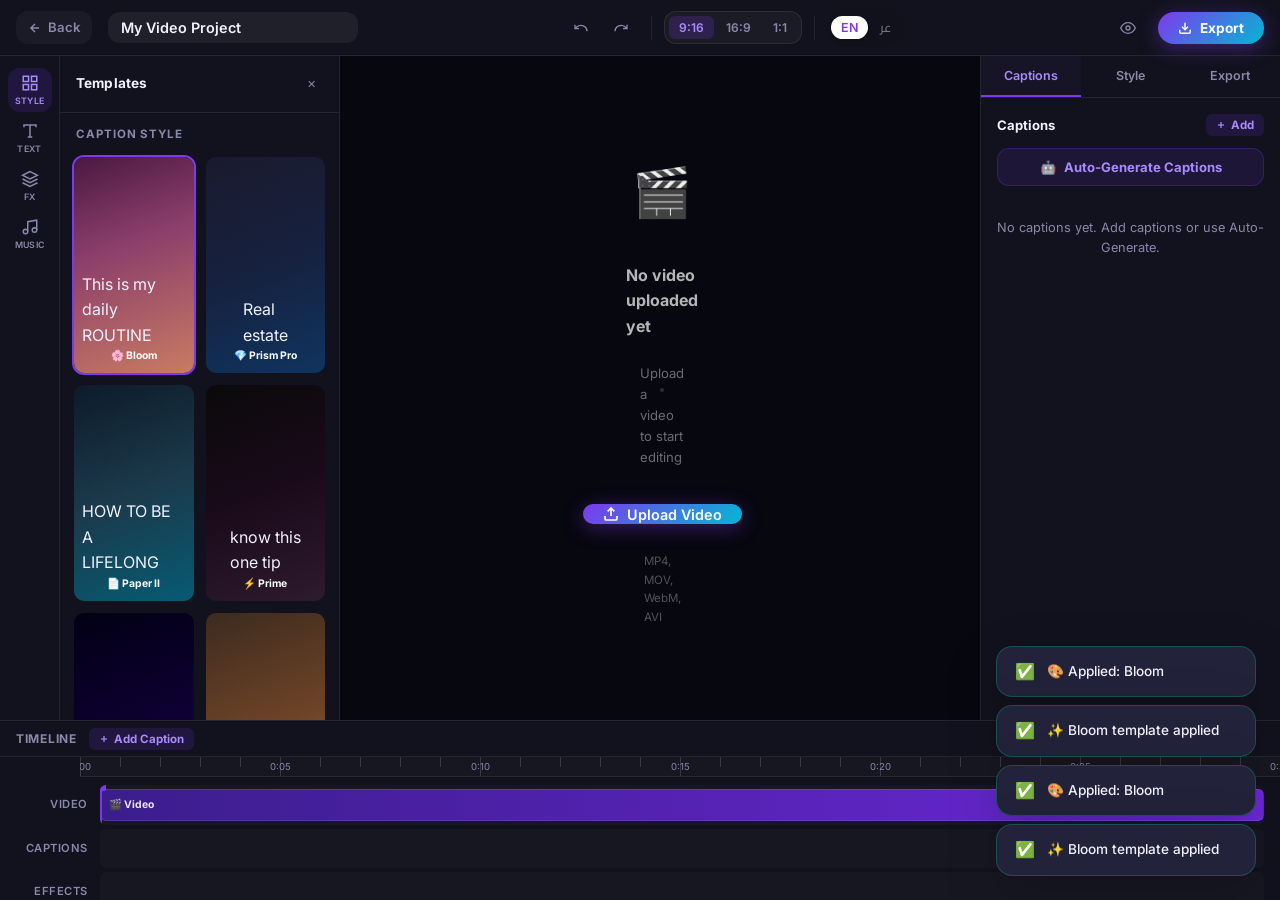
==== commit 267f1e1b: "Add files via upload" ====
--- a/editor.html
+++ b/editor.html
@@ -211,9 +211,23 @@
       <div class="canvas-wrapper ratio-916" id="canvas-wrapper">
         <!-- No video placeholder -->
         <div class="no-video-placeholder" id="no-video-msg">
-          <div style="font-size:3rem;margin-bottom:12px;">🎬</div>
-          <p style="color:rgba(255,255,255,0.5);font-size:0.9rem;" data-en="No video loaded. Go back and upload a video." data-ar="لم يتم تحميل فيديو. ارجع وارفع فيديو.">No video loaded. Go back and upload a video.</p>
-          <a href="index.html" class="btn btn-secondary btn-sm" style="margin-top:12px;" data-en="Upload Video" data-ar="رفع فيديو">Upload Video</a>
+          <div style="font-size:3rem;margin-bottom:16px;">🎬</div>
+          <p style="color:rgba(255,255,255,0.7);font-size:1rem;font-weight:700;margin-bottom:8px;"
+             data-en="No video uploaded yet" data-ar="لم يتم رفع فيديو بعد">
+            No video uploaded yet
+          </p>
+          <p style="color:rgba(255,255,255,0.4);font-size:0.82rem;margin-bottom:20px;"
+             data-en="Upload a video to start editing" data-ar="ارفع فيديو لبدء التحرير">
+            Upload a video to start editing
+          </p>
+          <label for="editor-file-input" class="btn btn-primary" style="cursor:pointer;">
+            <svg width="16" height="16" viewBox="0 0 24 24" fill="none" stroke="currentColor" stroke-width="2.5"><path d="M21 15v4a2 2 0 0 1-2 2H5a2 2 0 0 1-2-2v-4"/><polyline points="17 8 12 3 7 8"/><line x1="12" y1="3" x2="12" y2="15"/></svg>
+            <span data-en="Upload Video" data-ar="رفع فيديو">Upload Video</span>
+          </label>
+          <input type="file" id="editor-file-input" accept="video/*" hidden onchange="loadVideoInEditor(event)" />
+          <p style="color:rgba(255,255,255,0.3);font-size:0.72rem;margin-top:12px;">
+            MP4, MOV, WebM, AVI
+          </p>
         </div>
 
         <!-- Video Player -->
--- a/css/editor.css
+++ b/css/editor.css
@@ -283,19 +283,22 @@
 
 .template-thumb {
   aspect-ratio: 9/16;
+  min-height: 100px;
   border-radius: var(--r-md);
   overflow: hidden;
   cursor: pointer;
   position: relative;
   border: 2px solid transparent;
   transition: all var(--dur-normal);
+  display: block;
 }
 
 .template-thumb:hover { border-color: rgba(124,58,237,0.4); transform: scale(1.02); }
 .template-thumb.selected { border-color: var(--clr-primary); }
 
 .template-thumb .t-bg {
-  width: 100%; height: 100%;
+  position: absolute;
+  inset: 0;
   display: flex;
   flex-direction: column;
   align-items: center;
